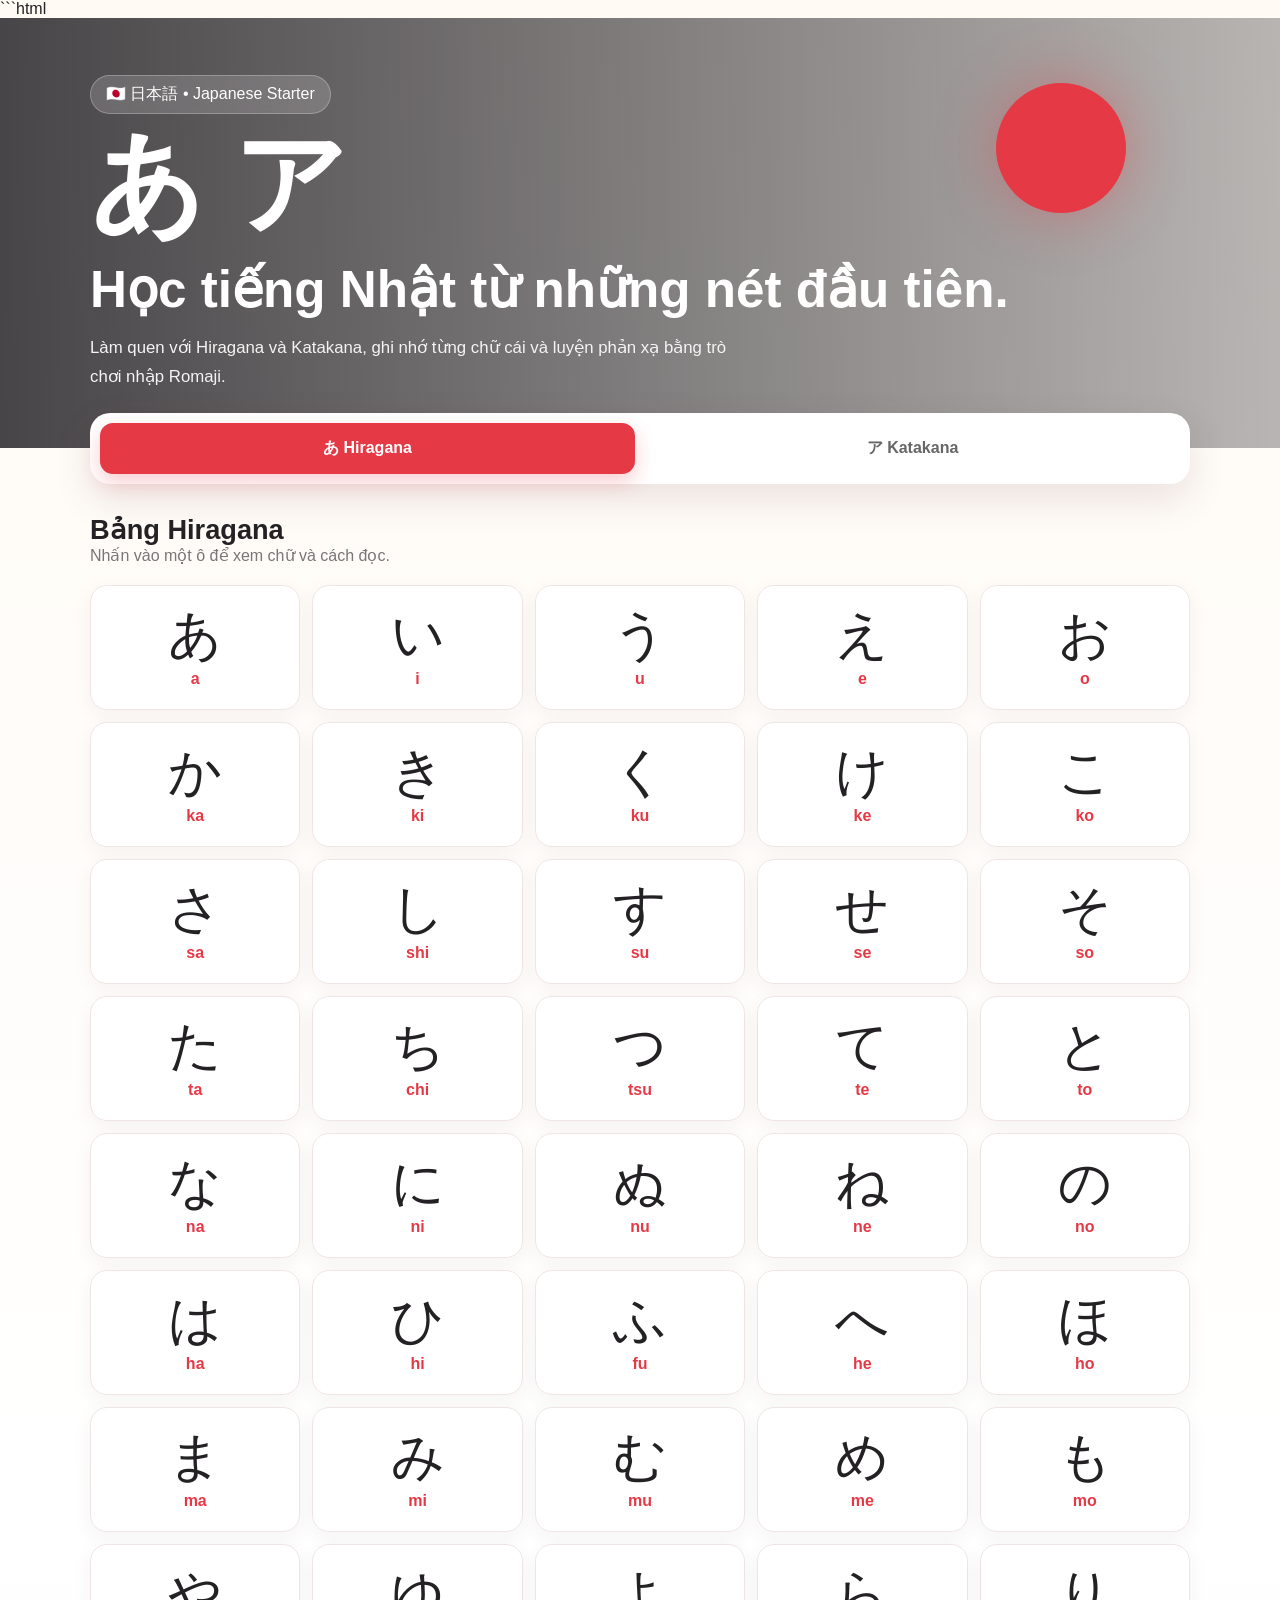
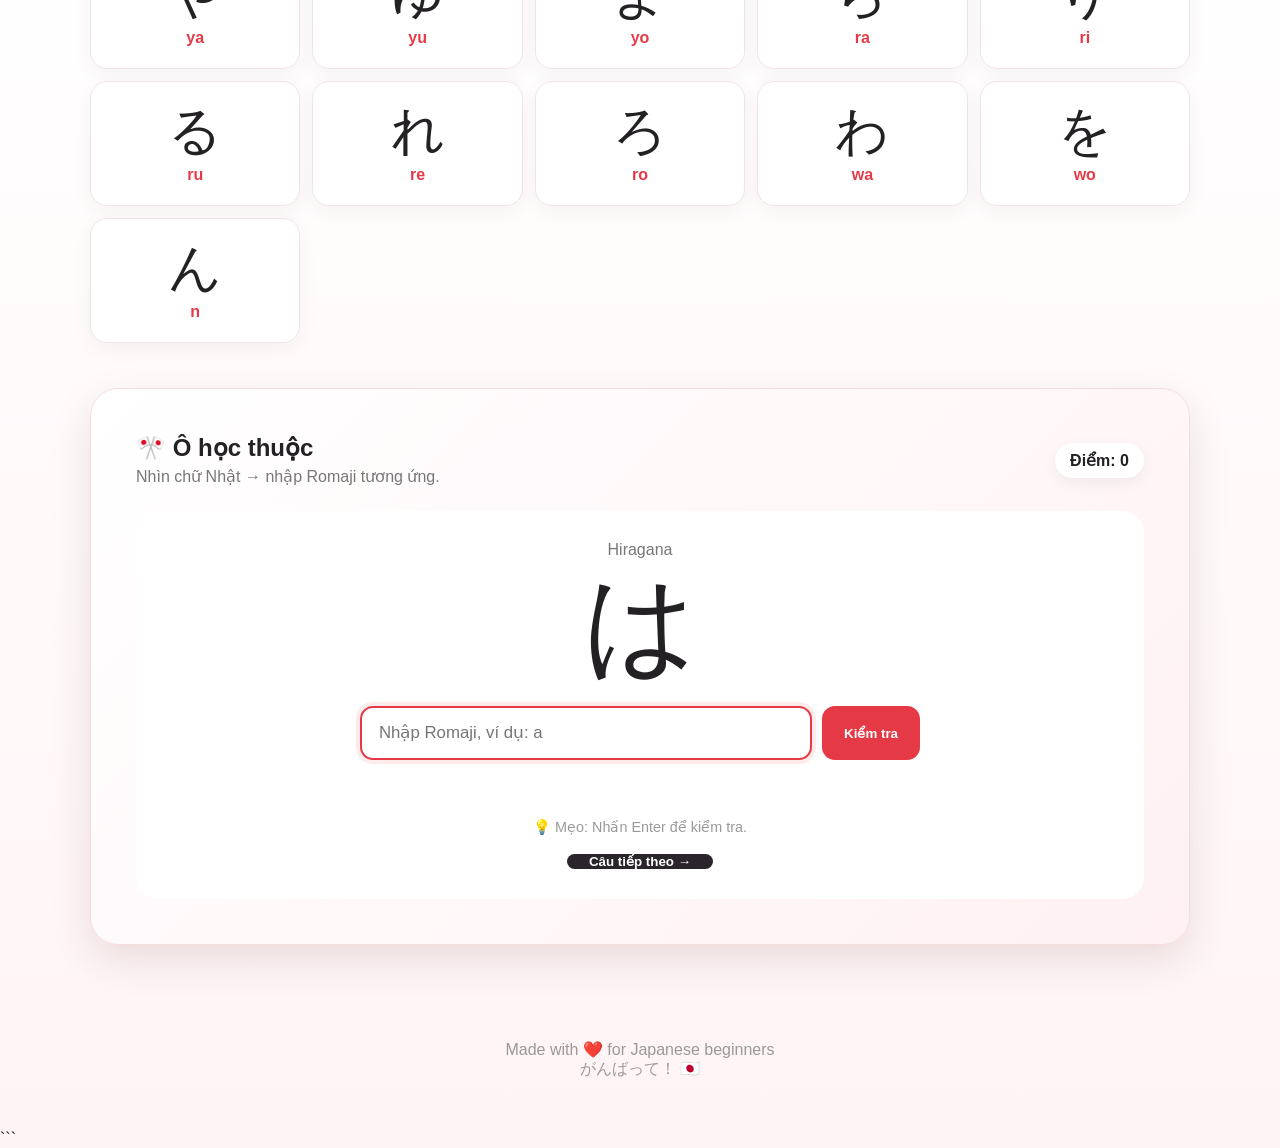
==== index.html @ 98477b0c "Create Japanese learning website" ====
```html
<!DOCTYPE html>
<html lang="vi">

<head>
    <meta charset="UTF-8">

    <meta name="viewport" content="width=device-width, initial-scale=1.0">

    <title>日本語 - Học Hiragana & Katakana</title>

    <!-- CSS riêng -->
    <link rel="stylesheet" href="style.css">
</head>

<body>

    <!-- ================= HEADER ================= -->

    <header>
        <div class="hero">

            <div class="badge">
                🇯🇵 日本語 • Japanese Starter
            </div>

            <div class="jp-title">
                あ ア
            </div>

            <h1>
                Học tiếng Nhật từ những nét đầu tiên.
            </h1>

            <p>
                Làm quen với Hiragana và Katakana,
                ghi nhớ từng chữ cái và luyện phản xạ
                bằng trò chơi nhập Romaji.
            </p>

        </div>
    </header>


    <!-- ================= NỘI DUNG ================= -->

    <main>

        <!-- Chuyển bảng -->

        <div class="tabs">

            <button
                class="tab active"
                id="hiraganaTab"
                onclick="switchTable('hiragana')"
            >
                あ Hiragana
            </button>

            <button
                class="tab"
                id="katakanaTab"
                onclick="switchTable('katakana')"
            >
                ア Katakana
            </button>

        </div>


        <!-- ================= BẢNG KANA ================= -->

        <section>

            <div class="section-title">

                <div>

                    <h2 id="tableTitle">
                        Bảng Hiragana
                    </h2>

                    <p>
                        Nhấn vào một ô để xem chữ
                        và cách đọc.
                    </p>

                </div>

            </div>


            <!-- JavaScript sẽ tự tạo các ô chữ ở đây -->

            <div
                class="kana-grid"
                id="kanaGrid"
            >
            </div>

        </section>


        <!-- ================= Ô HỌC THUỘC ================= -->

        <section class="practice">

            <div class="practice-top">

                <div>

                    <h2>
                        🎌 Ô học thuộc
                    </h2>

                    <p>
                        Nhìn chữ Nhật →
                        nhập Romaji tương ứng.
                    </p>

                </div>


                <!-- Điểm -->

                <div class="score">

                    Điểm:
                    <span id="score">
                        0
                    </span>

                </div>

            </div>


            <!-- Khu vực câu hỏi -->

            <div class="quiz">

                <div
                    class="quiz-label"
                    id="quizType"
                >
                    Hiragana
                </div>


                <!-- Chữ Nhật được hỏi -->

                <div id="quizKana">
                    あ
                </div>


                <!-- Nhập đáp án -->

                <div class="input-row">

                    <input
                        id="answer"
                        type="text"
                        autocomplete="off"
                        placeholder="Nhập Romaji, ví dụ: a"
                    >


                    <button
                        class="action"
                        onclick="checkAnswer()"
                    >
                        Kiểm tra
                    </button>

                </div>


                <!-- Kết quả -->

                <div id="feedback">
                </div>


                <div class="hint">

                    💡 Mẹo:
                    Nhấn Enter để kiểm tra.

                </div>


                <!-- Câu mới -->

                <button
                    class="action new-btn"
                    onclick="newQuestion()"
                >
                    Câu tiếp theo →
                </button>

            </div>

        </section>

    </main>


    <!-- ================= FOOTER ================= -->

    <footer>

        Made with ❤️ for Japanese beginners

        <br>

        がんばって！ 🇯🇵

    </footer>


    <!-- JavaScript riêng -->

    <script src="script.js"></script>

</body>

</html>
```
---- style.css ----
* {
    box-sizing: border-box;
    margin: 0;
    padding: 0;
}

:root {
    --red: #e63946;
    --dark-red: #b91c2b;
    --cream: #fffaf4;
    --pink: #fff1f3;
    --text: #242124;
    --gray: #777;
    --white: #ffffff;
    --shadow: 0 15px 40px rgba(80, 35, 45, 0.12);
}

html {
    scroll-behavior: smooth;
}

body {
    font-family: "Segoe UI", Arial, sans-serif;
    color: var(--text);
    background: linear-gradient(
        180deg,
        #fffaf4 0%,
        #ffffff 55%,
        #fff4f5 100%
    );
    min-height: 100vh;
}

/* ================= HEADER ================= */

header {
    min-height: 430px;
    display: flex;
    align-items: center;
    position: relative;
    overflow: hidden;

    background:
        linear-gradient(
            90deg,
            rgba(20, 18, 23, 0.78),
            rgba(20, 18, 23, 0.3)
        ),
        url("https://images.unsplash.com/photo-1528360983277-13d401cdc186?auto=format&fit=crop&w=1800&q=85")
        center / cover;
}

header::after {
    content: "";
    position: absolute;

    width: 130px;
    height: 130px;

    right: 12%;
    top: 15%;

    border-radius: 50%;

    background: #e63946;

    box-shadow:
        0 0 60px rgba(230, 57, 70, 0.4);
}

.hero {
    width: min(1100px, 92%);
    margin: auto;

    position: relative;
    z-index: 2;

    color: white;
}

.badge {
    display: inline-block;

    padding: 8px 15px;
    margin-bottom: 20px;

    border-radius: 50px;

    background: rgba(255, 255, 255, 0.16);

    border: 1px solid rgba(255, 255, 255, 0.25);

    backdrop-filter: blur(8px);
}

.jp-title {
    font-family: "Yu Mincho", serif;

    font-size: clamp(4rem, 9vw, 7rem);

    font-weight: bold;

    line-height: 0.9;

    margin-bottom: 25px;
}

.hero h1 {
    font-size: clamp(2rem, 4vw, 3.2rem);

    margin-bottom: 15px;
}

.hero p {
    max-width: 650px;

    font-size: 1.05rem;

    line-height: 1.7;

    color: #f4f4f4;
}

/* ================= MAIN ================= */

main {
    width: min(1100px, 92%);

    margin: -35px auto 60px;

    position: relative;
    z-index: 5;
}

/* ================= TABS ================= */

.tabs {
    display: flex;
    gap: 10px;

    background: white;

    padding: 10px;

    border-radius: 20px;

    box-shadow: var(--shadow);

    margin-bottom: 30px;
}

.tab {
    flex: 1;

    border: none;

    background: transparent;

    padding: 15px;

    border-radius: 13px;

    font-size: 1rem;

    font-weight: bold;

    color: #666;

    cursor: pointer;

    transition: 0.2s;
}

.tab:hover {
    background: #fff0f1;
}

.tab.active {
    background: var(--red);

    color: white;

    box-shadow:
        0 8px 20px rgba(230, 57, 70, 0.25);
}

/* ================= TITLE ================= */

.section-title {
    margin: 20px 0;

    display: flex;

    justify-content: space-between;

    align-items: end;
}

.section-title h2 {
    font-size: 1.7rem;
}

.section-title p {
    color: var(--gray);
}

/* ================= KANA GRID ================= */

.kana-grid {
    display: grid;

    grid-template-columns:
        repeat(5, 1fr);

    gap: 12px;
}

.kana-card {
    min-height: 125px;

    padding: 15px;

    text-align: center;

    background: rgba(255, 255, 255, 0.95);

    border: 1px solid #f0e5e5;

    border-radius: 17px;

    box-shadow:
        0 6px 20px rgba(60, 30, 40, 0.05);

    cursor: pointer;

    transition:
        transform 0.18s,
        box-shadow 0.18s,
        border 0.18s;
}

.kana-card:hover,
.kana-card.selected {
    transform: translateY(-5px);

    border-color: rgba(230, 57, 70, 0.5);

    box-shadow:
        0 12px 28px rgba(230, 57, 70, 0.13);
}

.kana {
    font-family:
        "Yu Mincho",
        "Noto Serif JP",
        serif;

    font-size: 3.3rem;

    line-height: 1;

    margin: 8px 0;
}

.romaji {
    color: var(--red);

    font-weight: bold;
}

.meaning {
    font-size: 0.8rem;

    color: #999;

    margin-top: 4px;
}

/* ================= PRACTICE ================= */

.practice {
    margin-top: 45px;

    padding: clamp(22px, 5vw, 45px);

    border-radius: 28px;

    background:
        linear-gradient(
            135deg,
            #ffffff,
            #fff1f3
        );

    border: 1px solid #f6dddd;

    box-shadow: var(--shadow);
}

.practice-top {
    display: flex;

    justify-content: space-between;

    align-items: center;

    gap: 15px;

    margin-bottom: 25px;
}

.practice-top p {
    color: var(--gray);

    margin-top: 5px;
}

.score {
    padding: 8px 15px;

    border-radius: 50px;

    background: white;

    font-weight: bold;

    box-shadow:
        0 5px 15px rgba(0, 0, 0, 0.06);
}

/* ================= QUIZ ================= */

.quiz {
    background: white;

    border-radius: 22px;

    padding: 30px 20px;

    text-align: center;
}

.quiz-label {
    color: var(--gray);

    margin-bottom: 10px;
}

#quizKana {
    font-family:
        "Yu Mincho",
        "Noto Serif JP",
        serif;

    font-size: 7rem;

    line-height: 1;

    margin-bottom: 25px;
}

/* ================= INPUT ================= */

.input-row {
    display: flex;

    gap: 10px;

    max-width: 560px;

    margin: auto;
}

#answer {
    flex: 1;

    border: 2px solid #eadede;

    border-radius: 13px;

    padding: 15px 17px;

    font-size: 1.05rem;

    outline: none;

    transition: 0.2s;
}

#answer:focus {
    border-color: var(--red);

    box-shadow:
        0 0 0 4px rgba(230, 57, 70, 0.1);
}

/* ================= BUTTON ================= */

.action {
    border: none;

    border-radius: 13px;

    padding: 0 22px;

    background: var(--red);

    color: white;

    font-weight: bold;

    cursor: pointer;

    transition: 0.2s;
}

.action:hover {
    background: var(--dark-red);

    transform: translateY(-2px);
}

.new-btn {
    margin-top: 18px;

    background: #29252a;
}

.new-btn:hover {
    background: #111;
}

/* ================= FEEDBACK ================= */

#feedback {
    min-height: 30px;

    margin-top: 16px;

    font-weight: bold;
}

.correct {
    color: #18864b;
}

.wrong {
    color: var(--red);
}

.hint {
    margin-top: 13px;

    color: #999;

    font-size: 0.9rem;
}

/* ================= FOOTER ================= */

footer {
    text-align: center;

    padding: 35px 20px 50px;

    color: #999;
}

/* ================= RESPONSIVE ================= */

@media (max-width: 750px) {

    .kana-grid {
        grid-template-columns:
            repeat(4, 1fr);
    }

    .input-row {
        flex-direction: column;
    }

    .action {
        min-height: 50px;
    }
}

@media (max-width: 500px) {

    .kana-grid {
        grid-template-columns:
            repeat(3, 1fr);
    }

    .kana-card {
        min-height: 110px;
    }

    .kana {
        font-size: 2.7rem;
    }

    #quizKana {
        font-size: 5.5rem;
    }

    .practice-top {
        align-items: flex-start;

        flex-direction: column;
    }
}
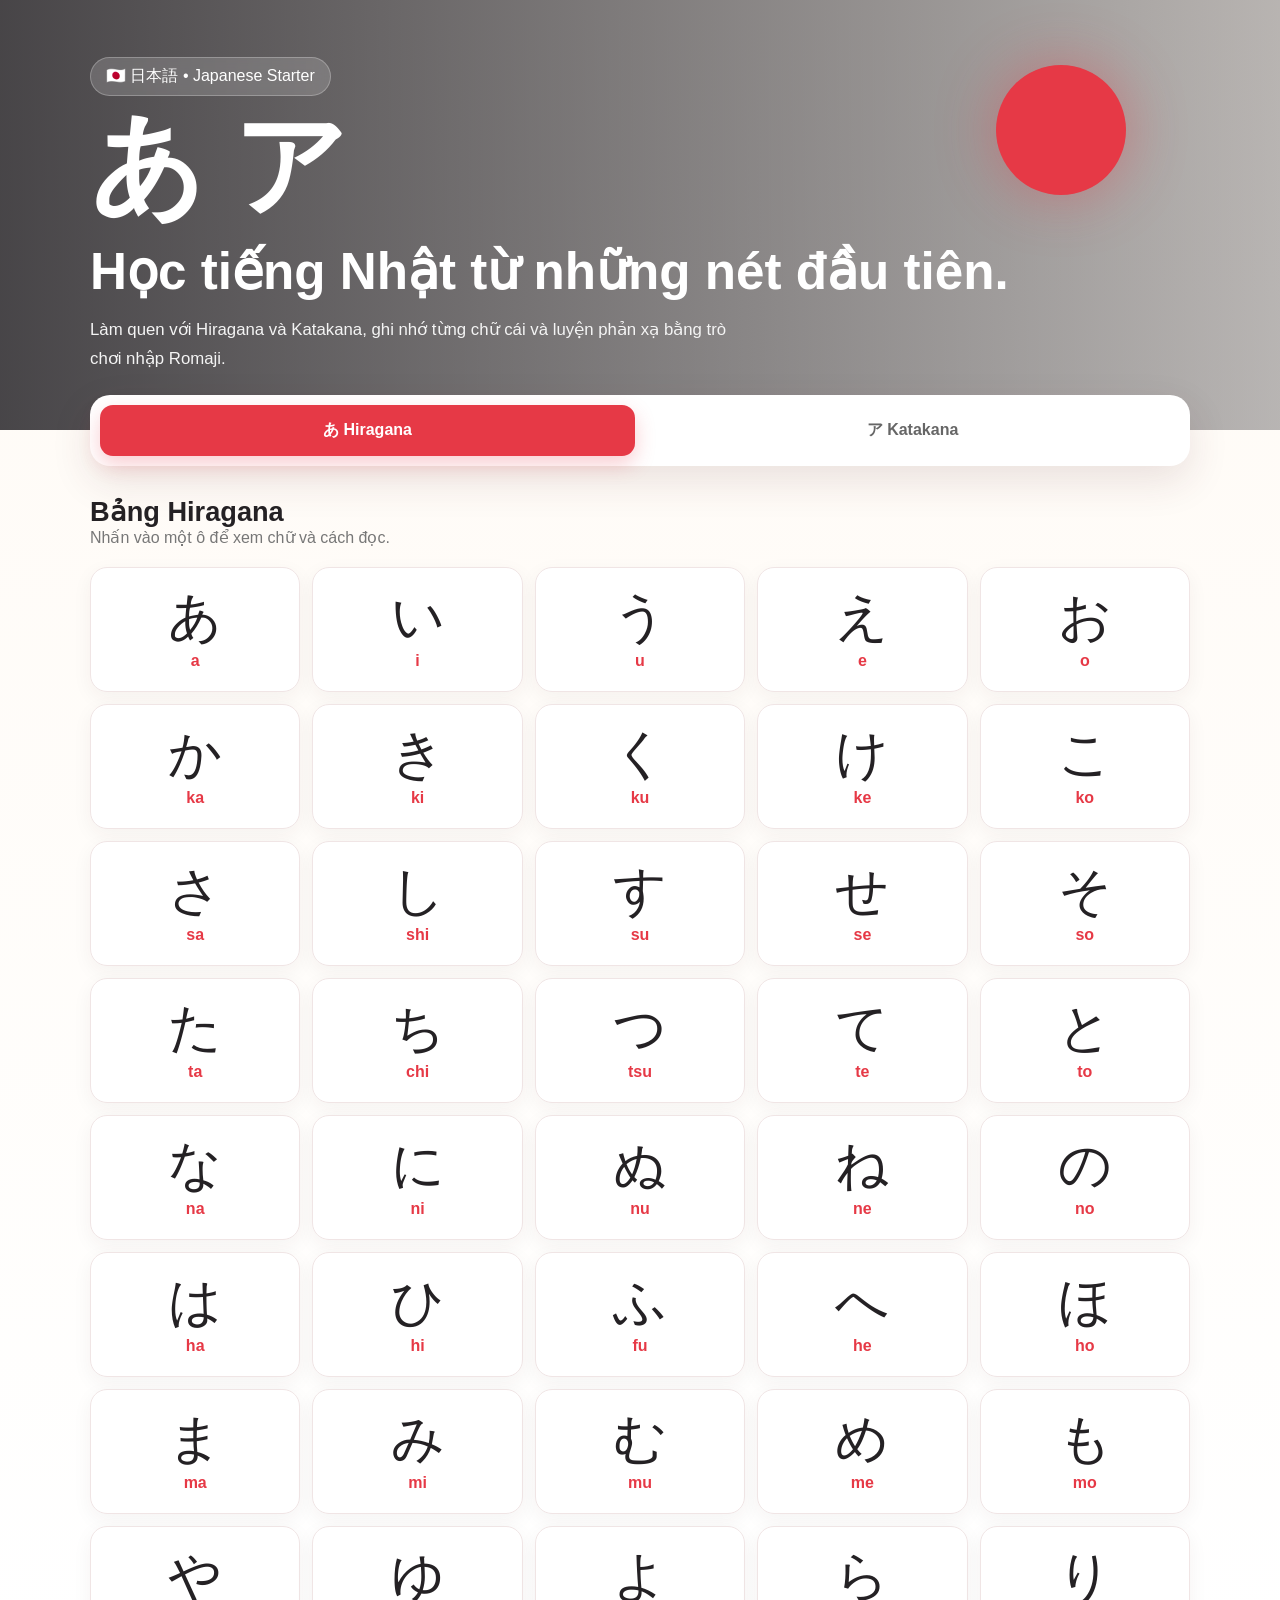
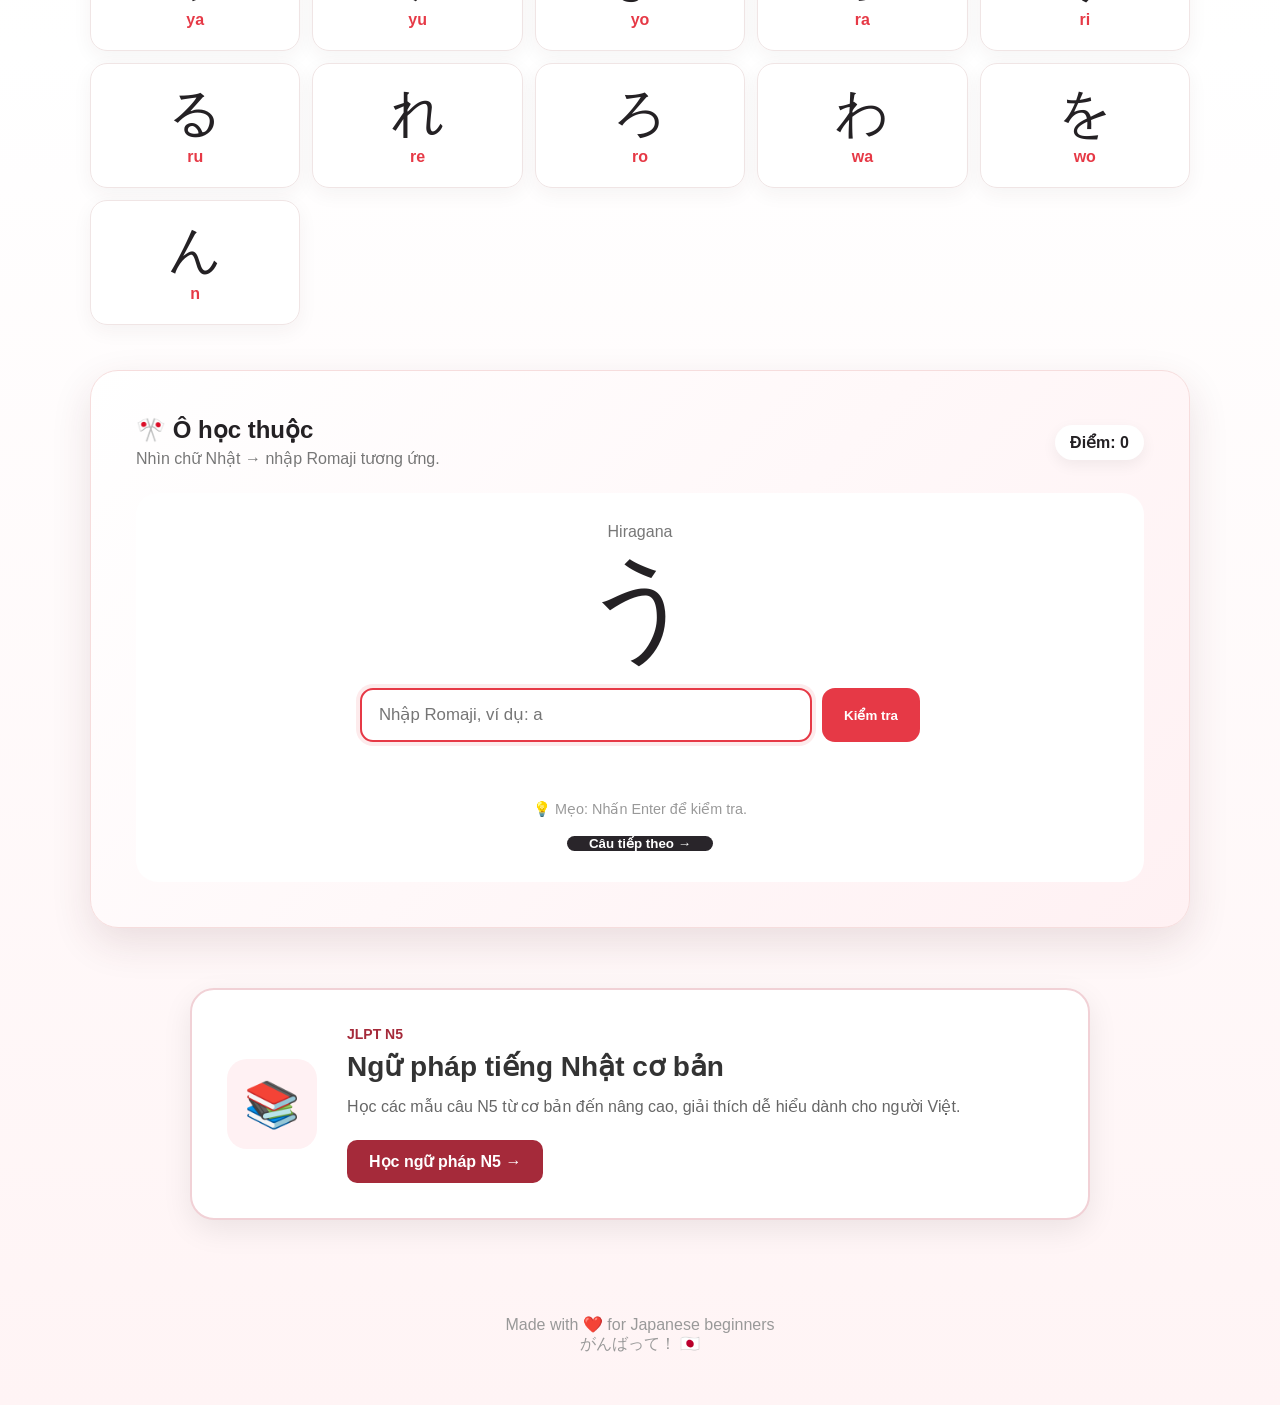
==== commit c169f1fa: "Add N5 grammar section" ====
--- a/index.html
+++ b/index.html
@@ -1,4 +1,3 @@
-```html
 <!DOCTYPE html>
 <html lang="vi">
 
@@ -46,7 +45,7 @@
 
     <main>
 
-        <!-- Chuyển bảng -->
+        <!-- ================= CHUYỂN BẢNG ================= -->
 
         <div class="tabs">
 
@@ -136,7 +135,7 @@
             </div>
 
 
-            <!-- Khu vực câu hỏi -->
+            <!-- ================= KHU VỰC CÂU HỎI ================= -->
 
             <div class="quiz">
 
@@ -204,6 +203,45 @@
 
         </section>
 
+
+        <!-- ================= NGỮ PHÁP N5 ================= -->
+
+        <section class="n5-section">
+
+            <div class="n5-card">
+
+                <div class="n5-icon">
+                    📚
+                </div>
+
+                <div class="n5-content">
+
+                    <span class="n5-label">
+                        JLPT N5
+                    </span>
+
+                    <h2>
+                        Ngữ pháp tiếng Nhật cơ bản
+                    </h2>
+
+                    <p>
+                        Học các mẫu câu N5 từ cơ bản đến nâng cao,
+                        giải thích dễ hiểu dành cho người Việt.
+                    </p>
+
+                    <a
+                        href="grammar.html"
+                        class="n5-button"
+                    >
+                        Học ngữ pháp N5 →
+                    </a>
+
+                </div>
+
+            </div>
+
+        </section>
+
     </main>
 
 
@@ -226,5 +264,4 @@
 
 </body>
 
-</html>
-```
+</html>
--- a/style.css
+++ b/style.css
@@ -508,4 +508,120 @@
 
         flex-direction: column;
     }
-}+}
+/* ================= NGỮ PHÁP N5 ================= */
+
+.n5-section {
+    margin: 60px 0;
+    padding: 0 20px;
+}
+
+.n5-card {
+    max-width: 900px;
+    margin: 0 auto;
+    padding: 35px;
+    display: flex;
+    align-items: center;
+    gap: 30px;
+
+    background: #fff;
+    border: 2px solid #f1d1d6;
+    border-radius: 24px;
+
+    box-shadow: 0 10px 30px rgba(0, 0, 0, 0.08);
+
+    transition: transform 0.25s ease,
+                box-shadow 0.25s ease;
+}
+
+.n5-card:hover {
+    transform: translateY(-5px);
+    box-shadow: 0 15px 35px rgba(0, 0, 0, 0.12);
+}
+
+.n5-icon {
+    width: 90px;
+    height: 90px;
+
+    display: flex;
+    align-items: center;
+    justify-content: center;
+
+    flex-shrink: 0;
+
+    font-size: 45px;
+
+    background: #fff1f3;
+    border-radius: 20px;
+}
+
+.n5-content {
+    flex: 1;
+}
+
+.n5-label {
+    display: inline-block;
+
+    margin-bottom: 8px;
+
+    font-size: 14px;
+    font-weight: 700;
+
+    color: #a52a3a;
+}
+
+.n5-content h2 {
+    margin: 0 0 10px;
+
+    font-size: 28px;
+    color: #333;
+}
+
+.n5-content p {
+    margin: 0 0 20px;
+
+    line-height: 1.7;
+    color: #666;
+}
+
+.n5-button {
+    display: inline-block;
+
+    padding: 12px 22px;
+
+    color: white;
+    background: #a52a3a;
+
+    border-radius: 10px;
+
+    text-decoration: none;
+    font-weight: 700;
+
+    transition: 0.2s;
+}
+
+.n5-button:hover {
+    background: #7f1f2d;
+}
+
+
+/* Mobile */
+
+@media (max-width: 600px) {
+
+    .n5-card {
+        flex-direction: column;
+        text-align: center;
+        padding: 25px 20px;
+    }
+
+    .n5-content h2 {
+        font-size: 23px;
+    }
+
+    .n5-button {
+        width: 100%;
+        box-sizing: border-box;
+    }
+
+}
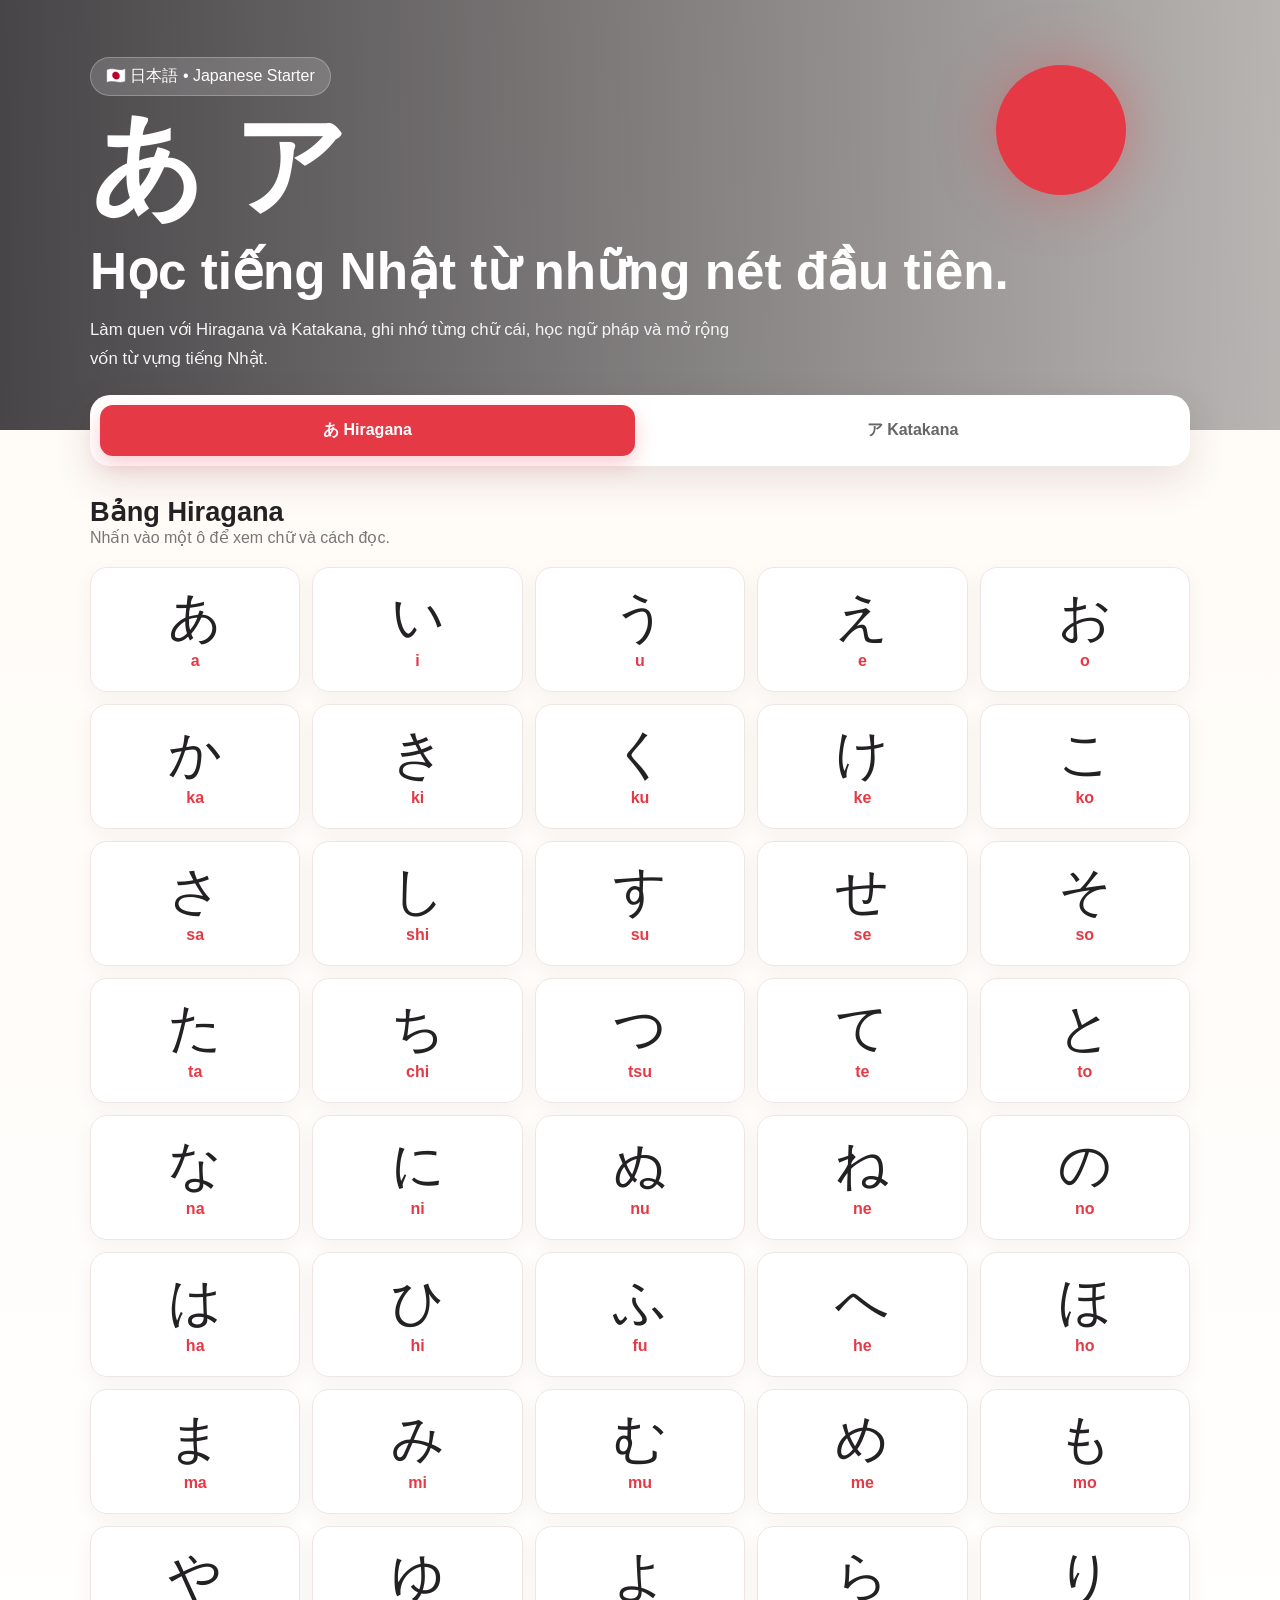
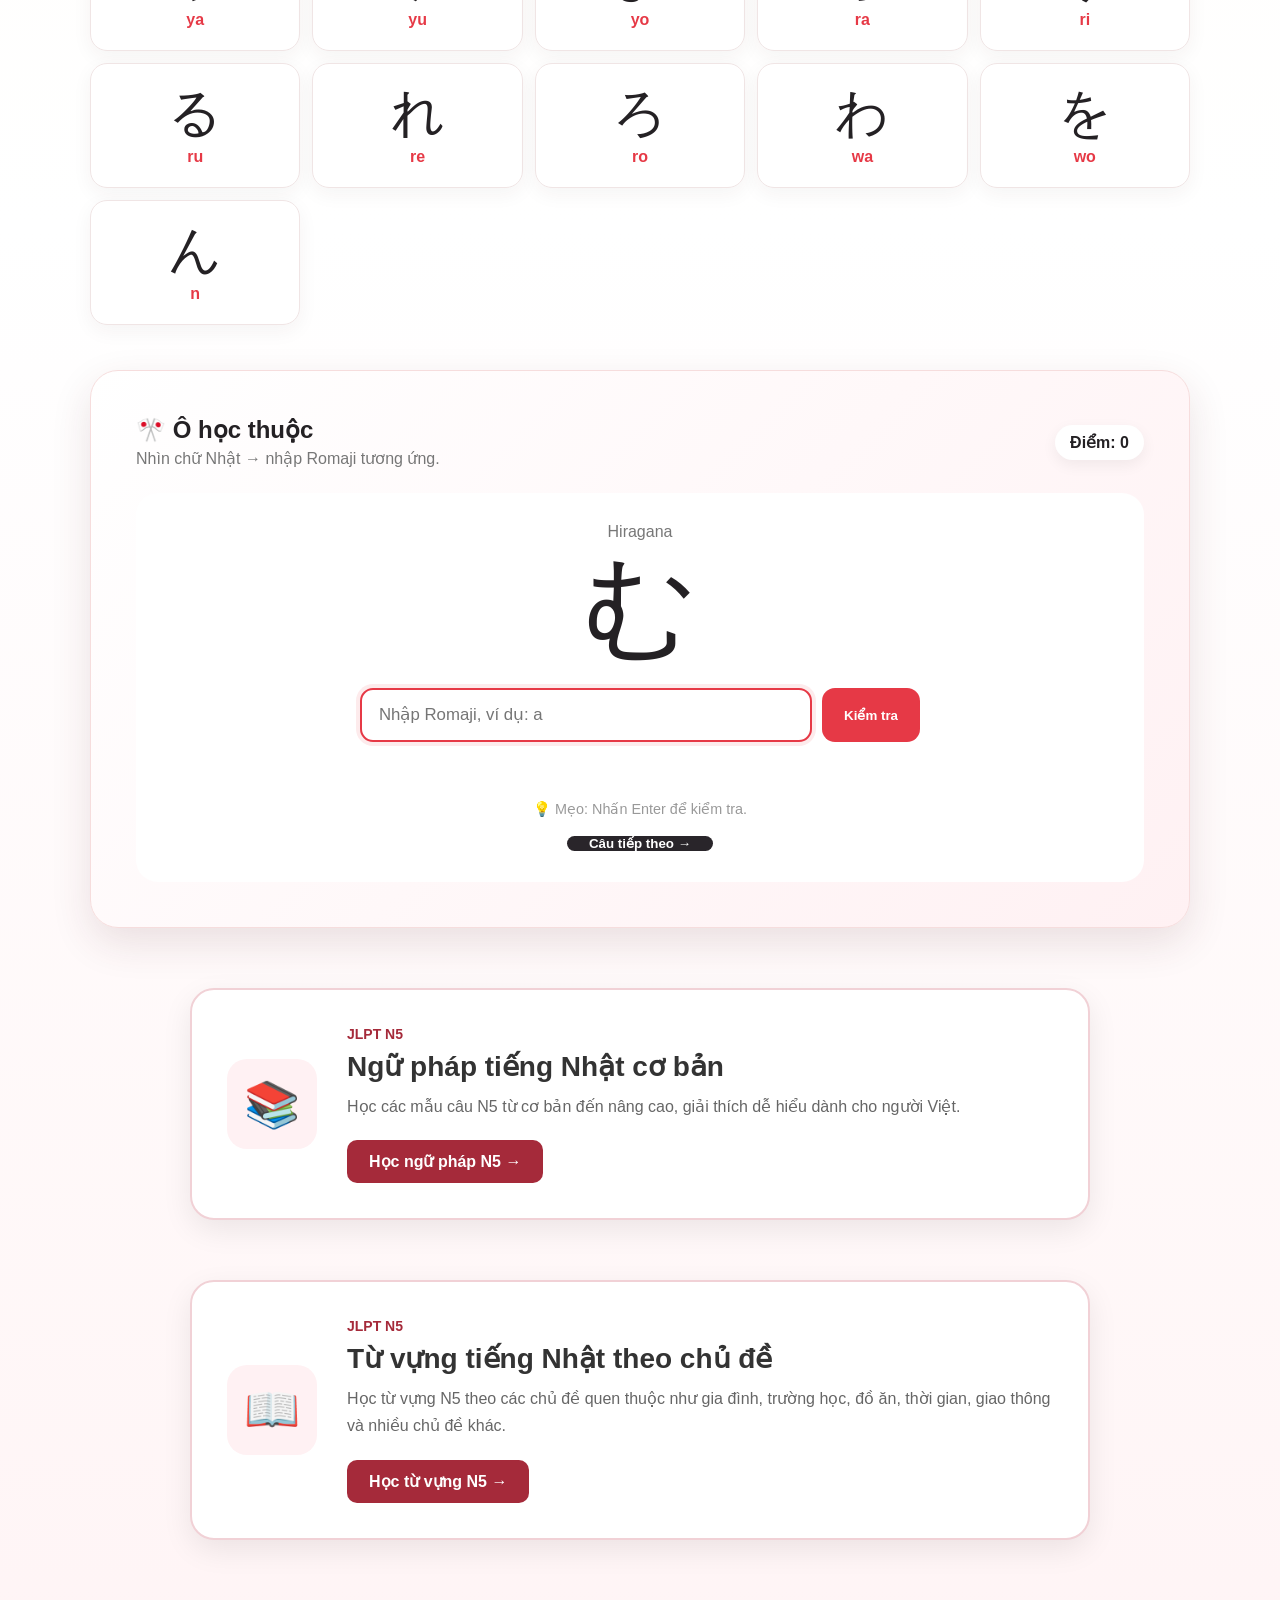
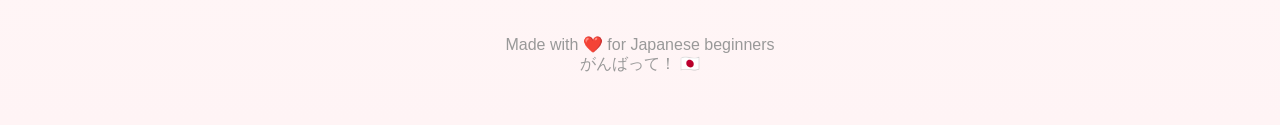
==== commit 30560eab: "Add N5 vocabulary section" ====
--- a/index.html
+++ b/index.html
@@ -6,9 +6,8 @@
 
     <meta name="viewport" content="width=device-width, initial-scale=1.0">
 
-    <title>日本語 - Học Hiragana & Katakana</title>
-
-    <!-- CSS riêng -->
+    <title>日本語 - Học tiếng Nhật</title>
+
     <link rel="stylesheet" href="style.css">
 </head>
 
@@ -33,8 +32,8 @@
 
             <p>
                 Làm quen với Hiragana và Katakana,
-                ghi nhớ từng chữ cái và luyện phản xạ
-                bằng trò chơi nhập Romaji.
+                ghi nhớ từng chữ cái, học ngữ pháp
+                và mở rộng vốn từ vựng tiếng Nhật.
             </p>
 
         </div>
@@ -45,7 +44,7 @@
 
     <main>
 
-        <!-- ================= CHUYỂN BẢNG ================= -->
+        <!-- ================= KANA ================= -->
 
         <div class="tabs">
 
@@ -68,8 +67,6 @@
         </div>
 
 
-        <!-- ================= BẢNG KANA ================= -->
-
         <section>
 
             <div class="section-title">
@@ -89,8 +86,6 @@
 
             </div>
 
-
-            <!-- JavaScript sẽ tự tạo các ô chữ ở đây -->
 
             <div
                 class="kana-grid"
@@ -121,8 +116,6 @@
                 </div>
 
 
-                <!-- Điểm -->
-
                 <div class="score">
 
                     Điểm:
@@ -134,8 +127,6 @@
 
             </div>
 
-
-            <!-- ================= KHU VỰC CÂU HỎI ================= -->
 
             <div class="quiz">
 
@@ -147,14 +138,10 @@
                 </div>
 
 
-                <!-- Chữ Nhật được hỏi -->
-
                 <div id="quizKana">
                     あ
                 </div>
 
-
-                <!-- Nhập đáp án -->
 
                 <div class="input-row">
 
@@ -176,8 +163,6 @@
                 </div>
 
 
-                <!-- Kết quả -->
-
                 <div id="feedback">
                 </div>
 
@@ -189,8 +174,6 @@
 
                 </div>
 
-
-                <!-- Câu mới -->
 
                 <button
                     class="action new-btn"
@@ -242,6 +225,46 @@
 
         </section>
 
+
+        <!-- ================= TỪ VỰNG ================= -->
+
+        <section class="n5-section">
+
+            <div class="n5-card">
+
+                <div class="n5-icon">
+                    📖
+                </div>
+
+                <div class="n5-content">
+
+                    <span class="n5-label">
+                        JLPT N5
+                    </span>
+
+                    <h2>
+                        Từ vựng tiếng Nhật theo chủ đề
+                    </h2>
+
+                    <p>
+                        Học từ vựng N5 theo các chủ đề quen thuộc
+                        như gia đình, trường học, đồ ăn, thời gian,
+                        giao thông và nhiều chủ đề khác.
+                    </p>
+
+                    <a
+                        href="vocabulary.html"
+                        class="n5-button"
+                    >
+                        Học từ vựng N5 →
+                    </a>
+
+                </div>
+
+            </div>
+
+        </section>
+
     </main>
 
 
